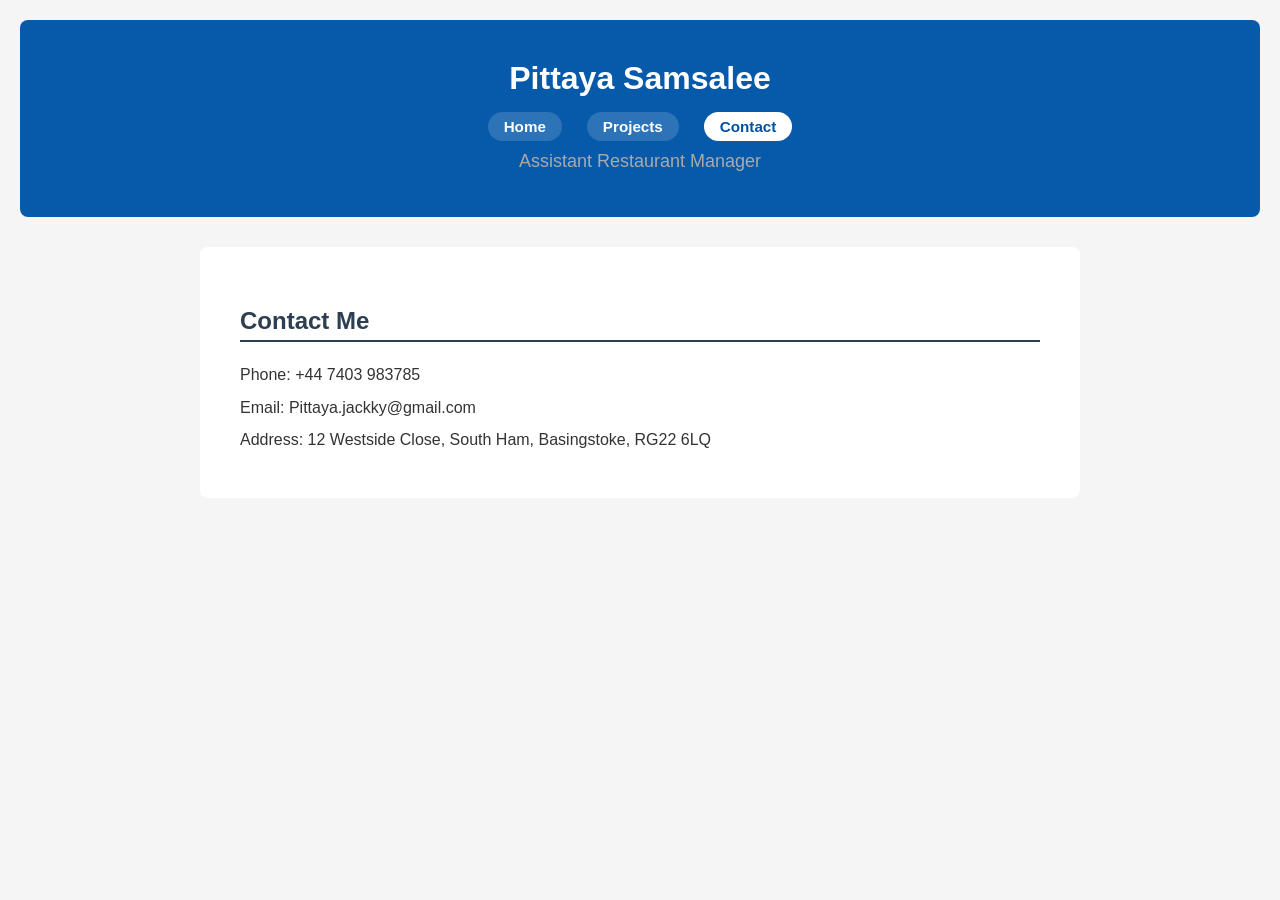
==== contact.html @ dfe82145 "Add files via upload" ====
<!DOCTYPE html>
<html lang="en">
<head>
  <meta charset="UTF-8">
  <meta name="viewport" content="width=device-width, initial-scale=1.0">
  <title>Contact - Pittaya Samsalee</title>
  <!-- ดึงฟอนต์ Prompt แบบเดียวกับหน้าแรก -->
  <link rel="preconnect" href="https://fonts.googleapis.com">
  <link rel="preconnect" href="https://fonts.gstatic.com" crossorigin>
  <link href="https://fonts.googleapis.com/css2?family=Prompt:ital,wght@0,300;0,400;0,600;0,700;1,400&display=swap" rel="stylesheet">
  <link rel="stylesheet" href="style.css">
</head>
<body>

  <header>
    <h1>Pittaya Samsalee</h1>
    <nav class="navbar">
      <!-- หน้าคัดแยกปุ่ม Contact ให้เด่น (active) เพราะเราอยู่หน้านี้ -->
      <a href="index.html" class="nav-link">Home</a>
      <a href="#" class="nav-link">Projects</a>
      <a href="contact.html" class="nav-link active">Contact</a>
    </nav>  
    <p>Assistant Restaurant Manager</p>
  </header>

  <main>
    <!-- หน้านี้มีแค่เซกชันติดต่ออย่างเดียวคลีนๆ เลยครับ -->
    <section>
      <h2>Contact Me</h2>
      <p>Phone: +44 7403 983785</p>
      <p>Email: Pittaya.jackky@gmail.com</p>
      <p>Address: 12 Westside Close, South Ham, Basingstoke, RG22 6LQ</p>
    </section>
  </main>

</body>
</html>
---- style.css ----
body {
  font-family: Arial, sans-serif;
  background-color: #f5f5f5;
  color: #333333;
  margin: 0;
  padding: 20px;
}

h1 {
  color: #2c3e50;
}

h2 {
  color: #2c3e50;
  border-bottom: 2px solid #2c3e50;
  padding-bottom: 5px;
}

h3 {
  color: #555555;
}main {
  max-width: 800px;
  margin: 0 auto;
  background-color: #ffffff;
  padding: 40px;
  border-radius: 8px;
}

header {
  text-align: center;
  margin-bottom: 30px;
}

ssection {
  margin-bottom: 30px;
}

p {  
  line-height: 1.7;  
  margin: 5px 0;
}

header {  
  background-color: #075AAA;  
  color: #ffffff;  
  padding: 40px;  
  border-radius: 8px;  
  margin-bottom: 30px;
}

header h1 {  
  color: #ffffff;  
  margin: 0;
}

header p {  
  color: #aaaaaa;  
  font-size: 18px;  
  margin: 5px 0 0 0;
}
.profile-img {
    display: block;
    margin: 20px auto;       
    width: 180px;            
    height: 180px;           
    object-fit: cover;       
    border-radius: 50%;      
    border: 4px solid #0051a2;
    box-shadow: 0 4px 8px rgba(0, 0, 0, 0.1);
}
.navbar {
    margin: 15px auto 5px auto;
    display: flex;
    justify-content: center;
    gap: 25px;
}

/* สไตล์ของปุ่มลิงก์ */
.nav-link {
    color: #ffffff !important;
    background-color: rgba(255, 255, 255, 0.15);
    text-decoration: none;
    font-size: 0.95rem;
    padding: 6px 16px;
    border-radius: 20px;
    font-weight: bold;
    transition: all 0.3s ease;
}

/* เวลาเมาส์ชี้ หรือปุ่มหน้าปัจจุบัน */
.nav-link:hover, .nav-link.active {
    color: #0051a2 !important;
    background-color: #ffffff;
}
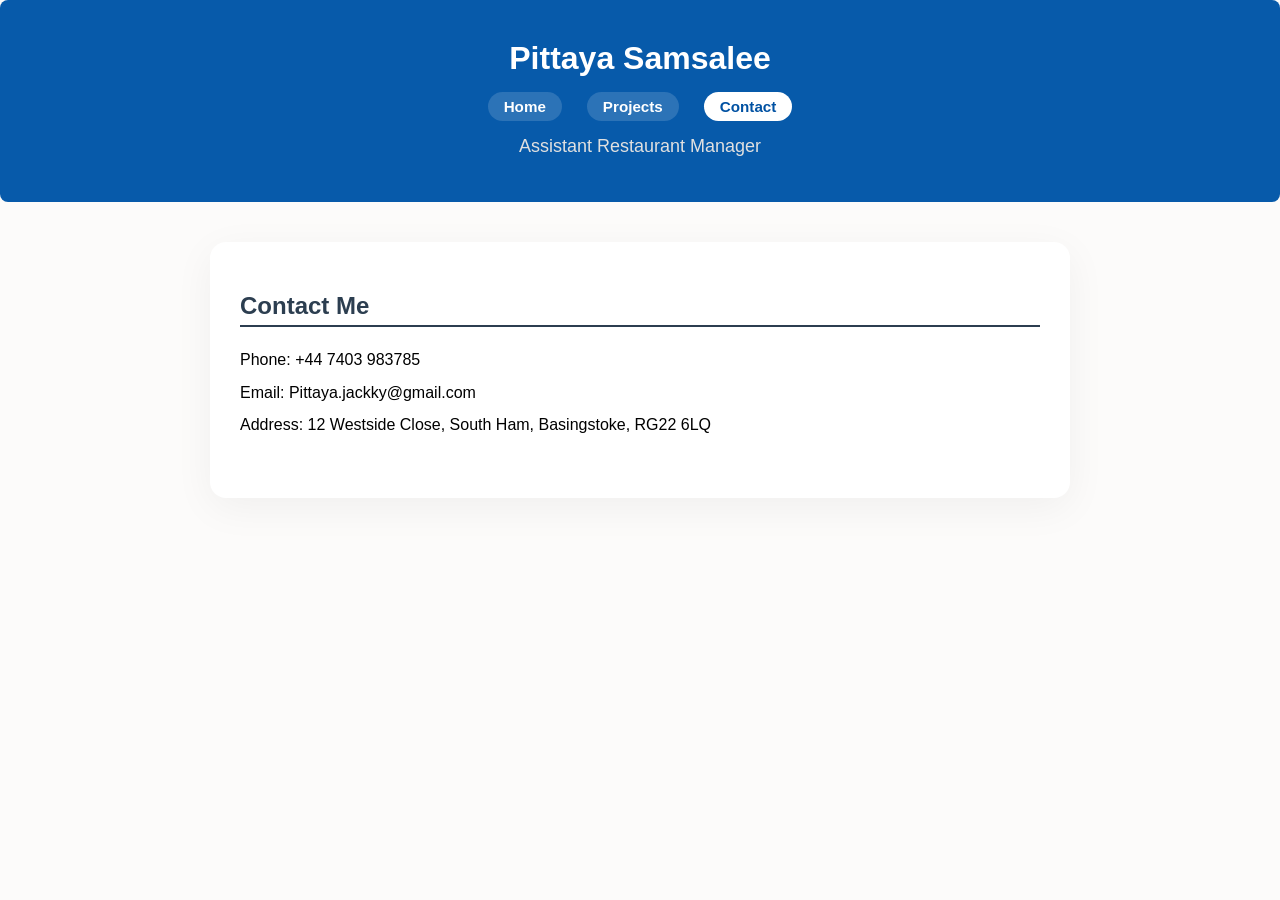
==== commit 3685a6ab: "Add files via upload" ====
--- a/contact.html
+++ b/contact.html
@@ -15,11 +15,10 @@
   <header>
     <h1>Pittaya Samsalee</h1>
     <nav class="navbar">
-      <!-- หน้าคัดแยกปุ่ม Contact ให้เด่น (active) เพราะเราอยู่หน้านี้ -->
       <a href="index.html" class="nav-link">Home</a>
-      <a href="#" class="nav-link">Projects</a>
+      <a href="projects.html" class="nav-link">Projects</a>
       <a href="contact.html" class="nav-link active">Contact</a>
-    </nav>  
+    </nav>
     <p>Assistant Restaurant Manager</p>
   </header>
 
--- a/style.css
+++ b/style.css
@@ -1,73 +1,87 @@
-body {
-  font-family: Arial, sans-serif;
-  background-color: #f5f5f5;
-  color: #333333;
-  margin: 0;
-  padding: 20px;
+/* 1. จัดการฟอนต์และพื้นหลังรอบนอก */
+body, h1, h2, h3, p, a {
+    font-family: 'Prompt', -apple-system, BlinkMacSystemFont, "Segoe UI", sans-serif !important;
 }
 
+body {
+    background-color: #fcfbfa; /* สีขาวนวล Warm Minimal หรูหราสบายตา */
+    margin: 0;
+    padding: 0;
+}
+
+/* 2. จัดการหัวเว็บสีน้ำเงินเด่นสง่า */
+header {  
+    background-color: #075AAA;  
+    color: #ffffff;  
+    padding: 40px;  
+    border-radius: 8px;  
+    margin-bottom: 30px;
+    text-align: center;
+}
+
+header h1 {  
+    color: #ffffff;  
+    margin: 0;
+}
+
+header p {  
+    color: #e0e0e0;  
+    font-size: 18px;  
+    margin: 10px 0 0 0;
+}
+
+/* 3. กล่องเนื้อหาหลัก (ลอยตัวมีมิติ) */
+main {
+    max-width: 800px;
+    margin: 40px auto;
+    padding: 30px;
+    background-color: #ffffff; 
+    border-radius: 16px; 
+    box-shadow: 0 10px 40px rgba(0, 0, 0, 0.05); /* เงาฟุ้งๆ 5% ดูแพง */
+}
+
+/* 4. หัวข้อภายในเนื้อหา */
 h1 {
-  color: #2c3e50;
+    color: #2c3e50;
 }
 
 h2 {
-  color: #2c3e50;
-  border-bottom: 2px solid #2c3e50;
-  padding-bottom: 5px;
+    color: #2c3e50;
+    border-bottom: 2px solid #2c3e50;
+    padding-bottom: 5px;
 }
 
 h3 {
-  color: #555555;
-}main {
-  max-width: 800px;
-  margin: 0 auto;
-  background-color: #ffffff;
-  padding: 40px;
-  border-radius: 8px;
+    color: #555555;
 }
 
-header {
-  text-align: center;
-  margin-bottom: 30px;
-}
-
-ssection {
-  margin-bottom: 30px;
+section {
+    margin-bottom: 30px;
 }
 
 p {  
-  line-height: 1.7;  
-  margin: 5px 0;
+    line-height: 1.7;  
+    margin: 5px 0;
 }
 
-header {  
-  background-color: #075AAA;  
-  color: #ffffff;  
-  padding: 40px;  
-  border-radius: 8px;  
-  margin-bottom: 30px;
+/* 5. รูปโปรไฟล์พร้อมเอฟเฟกต์ซูมเวลาร่อนเมาส์ผ่าน */
+.profile-img {
+    width: 150px;
+    height: 150px;
+    border-radius: 50%;
+    object-fit: cover;
+    display: block;
+    margin: 20px auto;
+    border: 3px solid #0051a2;
+    transition: transform 0.4s cubic-bezier(0.165, 0.84, 0.44, 1);
 }
 
-header h1 {  
-  color: #ffffff;  
-  margin: 0;
+.profile-img:hover {
+    transform: scale(1.08); /* รูปขยายอย่างนุ่มนวล 8% */
+    cursor: pointer;
 }
 
-header p {  
-  color: #aaaaaa;  
-  font-size: 18px;  
-  margin: 5px 0 0 0;
-}
-.profile-img {
-    display: block;
-    margin: 20px auto;       
-    width: 180px;            
-    height: 180px;           
-    object-fit: cover;       
-    border-radius: 50%;      
-    border: 4px solid #0051a2;
-    box-shadow: 0 4px 8px rgba(0, 0, 0, 0.1);
-}
+/* 6. แถบเมนูนำทาง (Navbar) */
 .navbar {
     margin: 15px auto 5px auto;
     display: flex;
@@ -75,7 +89,6 @@
     gap: 25px;
 }
 
-/* สไตล์ของปุ่มลิงก์ */
 .nav-link {
     color: #ffffff !important;
     background-color: rgba(255, 255, 255, 0.15);
@@ -87,7 +100,6 @@
     transition: all 0.3s ease;
 }
 
-/* เวลาเมาส์ชี้ หรือปุ่มหน้าปัจจุบัน */
 .nav-link:hover, .nav-link.active {
     color: #0051a2 !important;
     background-color: #ffffff;
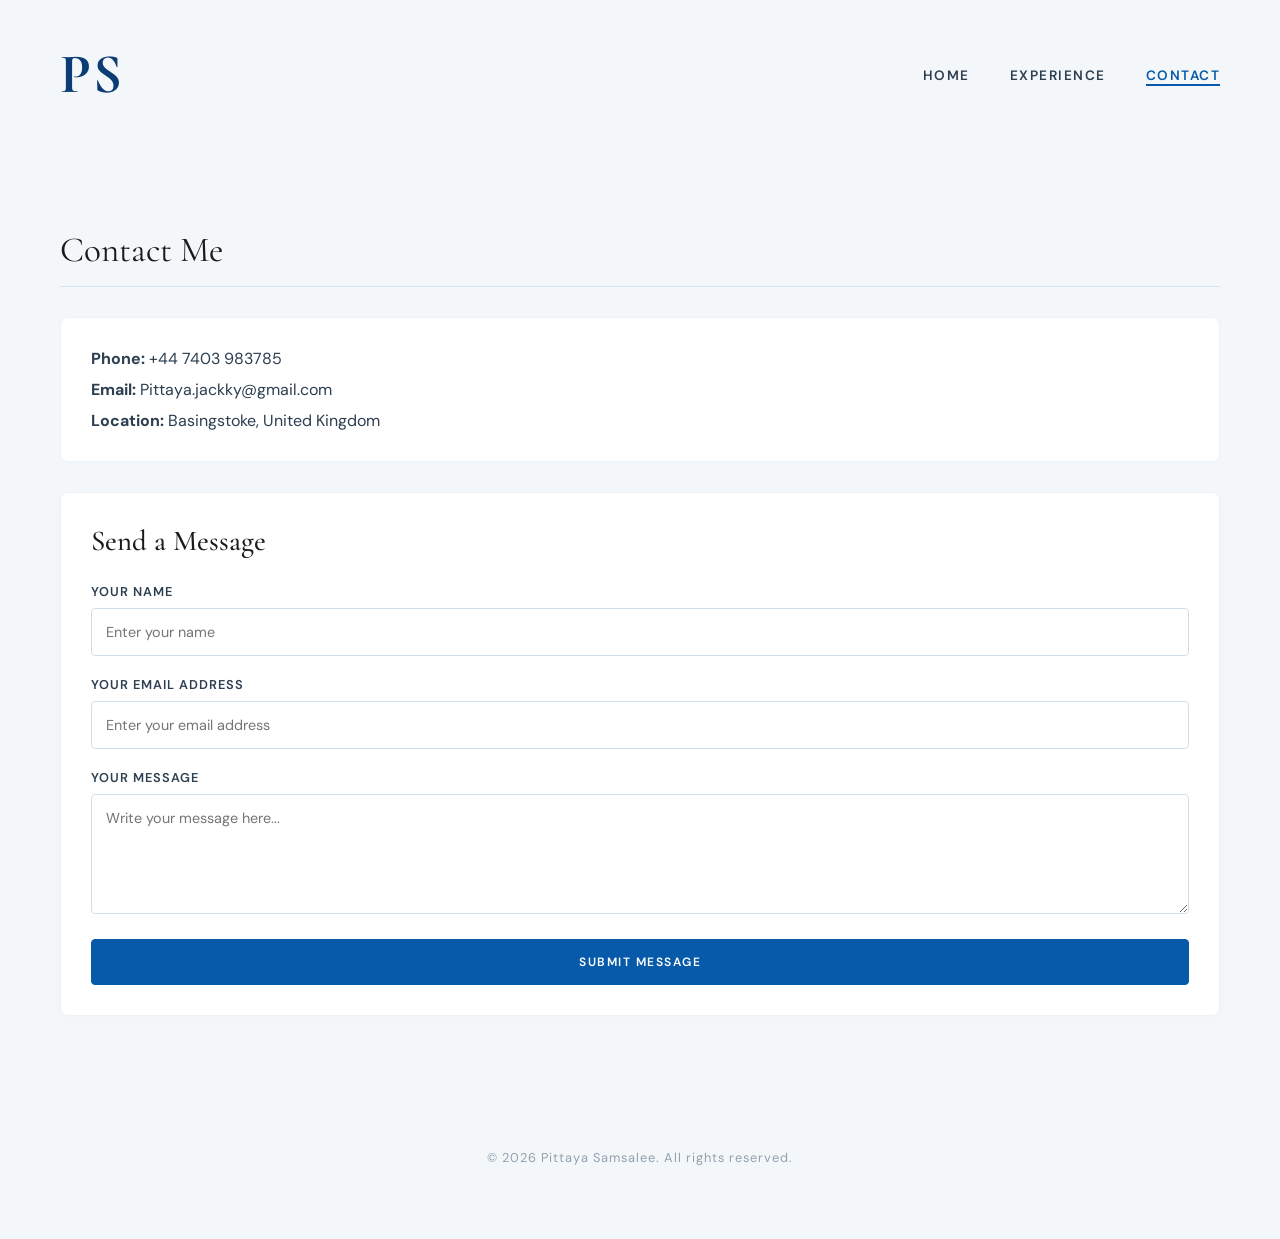
==== commit ea216a51: "Add files via upload" ====
--- a/contact.html
+++ b/contact.html
@@ -1,36 +1,68 @@
 <!DOCTYPE html>
 <html lang="en">
 <head>
-  <meta charset="UTF-8">
-  <meta name="viewport" content="width=device-width, initial-scale=1.0">
-  <title>Contact - Pittaya Samsalee</title>
-  <!-- ดึงฟอนต์ Prompt แบบเดียวกับหน้าแรก -->
+  <meta charset="UTF-8" />
+  <meta name="viewport" content="width=device-width, initial-scale=1.0" />
+  <title>Contact Me — Pittaya Samsalee</title>
   <link rel="preconnect" href="https://fonts.googleapis.com">
   <link rel="preconnect" href="https://fonts.gstatic.com" crossorigin>
-  <link href="https://fonts.googleapis.com/css2?family=Prompt:ital,wght@0,300;0,400;0,600;0,700;1,400&display=swap" rel="stylesheet">
-  <link rel="stylesheet" href="style.css">
+  <link href="https://fonts.googleapis.com/css2?family=Cormorant+Garamond:wght@300;400;500;600&family=DM+Sans:wght@300;400;500&display=swap" rel="stylesheet" />
+  <link rel="stylesheet" href="style.css" />
+  <style>
+    /* เขียนสไตล์ฟอร์มเพิ่มเติมให้ออกมาหรูหราเข้ากับธีมหลัก */
+    .form-group { margin-bottom: 20px; text-align: left; }
+    .form-group label { display: block; font-size: 0.8rem; font-weight: 600; letter-spacing: 1px; margin-bottom: 8px; color: #2C3E50; }
+    .form-control { width: 100%; padding: 14px; border: 1px solid #D1DFEC; border-radius: 4px; background-color: #FFFFFF; font-family: 'DM Sans', sans-serif; font-size: 0.9rem; box-sizing: border-box; transition: all 0.3s ease; }
+    .form-control:focus { outline: none; border-color: #075AAA; background-color: #FAF8F5; }
+    .contact-container { display: flex; gap: 5px; flex-direction: column; }
+    .contact-info-card { background: #FFFFFF; padding: 30px; border-radius: 8px; border: 1px solid #EBF3F9; margin-bottom: 30px; }
+  </style>
 </head>
 <body>
 
-  <header>
-    <h1>Pittaya Samsalee</h1>
-    <nav class="navbar">
-      <a href="index.html" class="nav-link">Home</a>
-      <a href="projects.html" class="nav-link">Projects</a>
-      <a href="contact.html" class="nav-link active">Contact</a>
-    </nav>
-    <p>Assistant Restaurant Manager</p>
-  </header>
+  <nav class="navbar">
+    <div class="nav-logo">PS</div>
+    <ul class="nav-links">
+      <li><a href="index.html" class="nav-link">HOME</a></li>
+      <li><a href="projects.html" class="nav-link">EXPERIENCE</a></li>
+      <li><a href="contact.html" class="nav-link active">CONTACT</a></li>
+    </ul>
+  </nav>
 
   <main>
-    <!-- หน้านี้มีแค่เซกชันติดต่ออย่างเดียวคลีนๆ เลยครับ -->
-    <section>
-      <h2>Contact Me</h2>
-      <p>Phone: +44 7403 983785</p>
-      <p>Email: Pittaya.jackky@gmail.com</p>
-      <p>Address: 12 Westside Close, South Ham, Basingstoke, RG22 6LQ</p>
-    </section>
+    <h2>Contact Me</h2>
+    
+    <div class="contact-info-card">
+  <p style="margin: 0 0 10px 0;"><strong>Phone:</strong> +44 7403 983785</p>
+  <p style="margin: 0 0 10px 0;"><strong>Email:</strong> Pittaya.jackky@gmail.com</p>
+  <p style="margin: 0;"><strong>Location:</strong> Basingstoke, United Kingdom</p>
+</div>
+
+      <div class="skill-card" style="margin-bottom: 60px;">
+        <h3 style="margin-top: 0; margin-bottom: 25px; font-size: 1.8rem;">Send a Message</h3>
+        <form>
+          <div class="form-group">
+            <label for="name">YOUR NAME</label>
+            <input type="text" id="name" class="form-control" placeholder="Enter your name">
+          </div>
+          <div class="form-group">
+            <label for="email">YOUR EMAIL ADDRESS</label>
+            <input type="email" id="email" class="form-control" placeholder="Enter your email address">
+          </div>
+          <div class="form-group">
+            <label for="message">YOUR MESSAGE</label>
+            <textarea id="message" class="form-control" rows="5" placeholder="Write your message here..."></textarea>
+          </div>
+          <button type="submit" class="btn btn-primary" style="width: 100%; cursor: pointer;">SUBMIT MESSAGE</button>
+        </form>
+      </div>
+    </div>
   </main>
 
+  <footer class="footer">
+    <p>© 2026 Pittaya Samsalee. All rights reserved.</p>
+  </footer>
+
+  <script src="script.js"></script>
 </body>
 </html>
--- a/style.css
+++ b/style.css
@@ -1,106 +1,281 @@
-/* 1. จัดการฟอนต์และพื้นหลังรอบนอก */
-body, h1, h2, h3, p, a {
-    font-family: 'Prompt', -apple-system, BlinkMacSystemFont, "Segoe UI", sans-serif !important;
-}
-
+/* ==========================================================================
+   1. จัดการพื้นฐานและธีมสี (Warm Minimal + Luxury Navy)
+   ========================================================================== */
 body {
-    background-color: #fcfbfa; /* สีขาวนวล Warm Minimal หรูหราสบายตา */
+    background-color: #F4F7F9; /* สีพื้นหลังขาวอมฟ้าละมุนตา */
     margin: 0;
     padding: 0;
-}
-
-/* 2. จัดการหัวเว็บสีน้ำเงินเด่นสง่า */
-header {  
-    background-color: #075AAA;  
-    color: #ffffff;  
-    padding: 40px;  
-    border-radius: 8px;  
+    color: #2C3E50;
+    font-family: 'DM Sans', sans-serif;
+    -webkit-font-smoothing: antialiased;
+}
+
+/* ==========================================================================
+   2. แถบนำทาง (NAV BAR) - โลโก้ PS ตัวใหญ่ คมชัด สีกรมท่าเข้ม
+   ========================================================================== */
+.navbar {
+    display: flex;
+    justify-content: space-between;
+    align-items: center;
+    padding: 40px 60px;
+    background-color: transparent;
+}
+
+.nav-logo {
+    font-family: 'Cormorant Garamond', serif;
+    font-size: 3.5rem !important; /* ขนาดใหญ่เด่นชัดสง่างาม */
+    font-weight: 700 !important; /* ตัวหนาชัดเจน */
+    color: #0B3C73 !important; /* สีกรมท่าเข้มทรงพลัง */
+    letter-spacing: 2px;
+}
+
+.nav-links {
+    list-style: none;
+    display: flex;
+    gap: 40px;
+    margin: 0;
+    padding: 0;
+}
+
+.nav-link {
+    text-decoration: none;
+    color: #2C3E50 !important;
+    font-size: 0.85rem;
+    font-weight: 600;
+    letter-spacing: 1.5px;
+    transition: all 0.3s ease;
+}
+
+.nav-link:hover, .nav-link.active {
+    color: #075AAA !important;
+    border-bottom: 2px solid #075AAA;
+}
+
+/* ==========================================================================
+   3. เลย์เอาต์หน้าหลัก (MAIN STRUCTURE)
+   ========================================================================== */
+main {
+    max-width: 1200px;
+    margin: 0 auto;
+    padding: 0 60px;
+    animation: fadeInPage 0.8s cubic-bezier(0.25, 1, 0.5, 1) forwards;
+}
+
+@keyframes fadeInPage {
+    from { opacity: 0; transform: translateY(20px); }
+    to { opacity: 1; transform: translateY(0); }
+}
+
+/* ==========================================================================
+   4. HERO SECTION - การจัดวางและโทนสีชื่อ (ลักชูเสมอกัน)
+   ========================================================================== */
+.hero-section {
+    display: flex;
+    align-items: center;
+    justify-content: space-between;
+    min-height: 70vh;
+    gap: 40px;
+    padding: 40px 0;
+}
+
+.hero-content {
+    flex: 1;
+    max-width: 600px;
+}
+
+.hero-label {
+    font-size: 0.8rem;
+    text-transform: uppercase;
+    letter-spacing: 2px;
+    color: #075AAA;
+    font-weight: 500;
+    margin-bottom: 20px;
+}
+
+/* ปรับให้ชื่อและนามสกุลเป็นสีกรมท่าเข้มเสมอกัน สวยแพงแบบเรียบหรู */
+.hero-name {
+    font-family: 'Cormorant Garamond', serif;
+    font-size: 5rem;
+    font-weight: 400;
+    color: #0B3C73 !important; /* สีชื่อเข้มหรูหรา */
+    line-height: 0.95;
+    margin: 0 0 25px 0;
+}
+
+.hero-name .last-name {
+    color: #0B3C73 !important; /* สีนามสกุลเข้มเสมอกันตามใจสั่ง ไม่แตกแยก */
+    font-weight: 400;
+}
+
+.hero-tagline {
+    font-size: 0.85rem;
+    font-weight: 600;
+    letter-spacing: 1.5px;
+    color: #2C3E50;
+    margin-bottom: 25px;
+    text-transform: uppercase;
+}
+
+.hero-desc {
+    font-size: 0.95rem;
+    line-height: 1.7;
+    color: #5A6B7C;
+    margin-bottom: 40px;
+}
+
+/* ปุ่มกดมินิมอล */
+.hero-cta {
+    display: flex;
+    gap: 15px;
+}
+
+.btn {
+    display: inline-block;
+    padding: 14px 30px;
+    font-size: 0.75rem;
+    font-weight: 600;
+    letter-spacing: 1.5px;
+    text-decoration: none;
+    border-radius: 4px;
+    transition: all 0.3s ease;
+    font-family: 'DM Sans', sans-serif;
+}
+
+.btn-primary {
+    background-color: #075AAA;
+    color: #FFFFFF !important;
+    border: 1px solid #075AAA;
+}
+
+.btn-primary:hover {
+    background-color: #054482;
+    border-color: #054482;
+}
+
+.btn-outline {
+    background-color: transparent;
+    color: #075AAA !important;
+    border: 1px solid #D1DFEC;
+}
+
+.btn-outline:hover {
+    background-color: #E6EEF5;
+    border-color: #075AAA;
+}
+
+/* ==========================================================================
+   5. วงกลมกราฟิกและรูปภาพโปรไฟล์ (แก้ปัญหาผมโดนตัดขอบ)
+   ========================================================================== */
+.hero-visual {
+    flex: 1;
+    display: flex;
+    justify-content: flex-end;
+    align-items: center;
+}
+
+.hero-circle-outer {
+    width: 380px;
+    height: 380px;
+    border-radius: 50%;
+    border: 1px dashed #CDDBE8;
+    display: flex;
+    justify-content: center;
+    align-items: center;
+}
+
+.hero-circle {
+    width: 340px;
+    height: 340px;
+    border-radius: 50%;
+    background: linear-gradient(145deg, #EBF3F9, #D4E4F1);
+    display: flex;
+    justify-content: center;
+    align-items: center;
+    overflow: hidden; /* ตัดขอบให้เป็นวงกลมเนียน ๆ */
+    box-shadow: inset 0 0 20px rgba(255,255,255,0.6);
+}
+
+.hero-profile-img {
+    width: 100%;
+    height: 100%;
+    object-fit: cover;
+    object-position: center 15%; /* สั่งขยับโฟกัสลงมาเพื่อโชว์ทรงผมครบถ้วน ไม่โดนตัดหัวแล้วครับแจ๊ค! */
+    transition: transform 0.4s ease;
+}
+
+.hero-profile-img:hover {
+    transform: scale(1.05);
+    cursor: pointer;
+}
+
+/* ==========================================================================
+   6. ส่วนเนื้อหาข้อมูลด้านล่าง (TIMELINE / SKILLS / GOALS)
+   ========================================================================== */
+h2 {
+    font-family: 'Cormorant Garamond', serif;
+    font-size: 2.2rem;
+    color: #1A1A1A;
+    font-weight: 400;
+    margin-top: 80px;
     margin-bottom: 30px;
+    border-bottom: 1px solid #D4E4F1;
+    padding-bottom: 15px;
+}
+
+.skills-grid, .goals-grid {
+    display: flex;
+    flex-direction: column;
+    gap: 20px;
+}
+
+.skill-card, .goal-card {
+    background-color: #FFFFFF;
+    padding: 30px;
+    border-radius: 8px;
+    box-shadow: 0 4px 20px rgba(7, 90, 170, 0.01);
+    border: 1px solid #EBF3F9;
+    transition: all 0.3s ease;
+}
+
+.skill-card:hover, .goal-card:hover {
+    transform: translateY(-2px);
+    border-color: #075AAA;
+}
+
+.timeline-date, .goal-number {
+    font-size: 0.75rem;
+    font-weight: 600;
+    color: #075AAA;
+    letter-spacing: 1px;
+}
+
+.skill-card h3, .goal-card h3 {
+    font-family: 'Cormorant Garamond', serif;
+    font-size: 1.5rem;
+    font-weight: 500;
+    margin: 10px 0 5px 0;
+    color: #1A1A1A;
+}
+
+.company-name {
+    font-size: 0.85rem;
+    font-weight: 500;
+    color: #5A6B7C;
+    margin: 0 0 15px 0;
+}
+
+.skill-card p, .goal-card p {
+    font-size: 0.9rem;
+    line-height: 1.6;
+    color: #666666;
+    margin: 0;
+}
+
+/* ส่วนท้ายเว็บ */
+.footer {
     text-align: center;
-}
-
-header h1 {  
-    color: #ffffff;  
-    margin: 0;
-}
-
-header p {  
-    color: #e0e0e0;  
-    font-size: 18px;  
-    margin: 10px 0 0 0;
-}
-
-/* 3. กล่องเนื้อหาหลัก (ลอยตัวมีมิติ) */
-main {
-    max-width: 800px;
-    margin: 40px auto;
-    padding: 30px;
-    background-color: #ffffff; 
-    border-radius: 16px; 
-    box-shadow: 0 10px 40px rgba(0, 0, 0, 0.05); /* เงาฟุ้งๆ 5% ดูแพง */
-}
-
-/* 4. หัวข้อภายในเนื้อหา */
-h1 {
-    color: #2c3e50;
-}
-
-h2 {
-    color: #2c3e50;
-    border-bottom: 2px solid #2c3e50;
-    padding-bottom: 5px;
-}
-
-h3 {
-    color: #555555;
-}
-
-section {
-    margin-bottom: 30px;
-}
-
-p {  
-    line-height: 1.7;  
-    margin: 5px 0;
-}
-
-/* 5. รูปโปรไฟล์พร้อมเอฟเฟกต์ซูมเวลาร่อนเมาส์ผ่าน */
-.profile-img {
-    width: 150px;
-    height: 150px;
-    border-radius: 50%;
-    object-fit: cover;
-    display: block;
-    margin: 20px auto;
-    border: 3px solid #0051a2;
-    transition: transform 0.4s cubic-bezier(0.165, 0.84, 0.44, 1);
-}
-
-.profile-img:hover {
-    transform: scale(1.08); /* รูปขยายอย่างนุ่มนวล 8% */
-    cursor: pointer;
-}
-
-/* 6. แถบเมนูนำทาง (Navbar) */
-.navbar {
-    margin: 15px auto 5px auto;
-    display: flex;
-    justify-content: center;
-    gap: 25px;
-}
-
-.nav-link {
-    color: #ffffff !important;
-    background-color: rgba(255, 255, 255, 0.15);
-    text-decoration: none;
-    font-size: 0.95rem;
-    padding: 6px 16px;
-    border-radius: 20px;
-    font-weight: bold;
-    transition: all 0.3s ease;
-}
-
-.nav-link:hover, .nav-link.active {
-    color: #0051a2 !important;
-    background-color: #ffffff;
+    padding: 60px 0;
+    font-size: 0.8rem;
+    color: #91A1B0;
+    letter-spacing: 1px;
 }
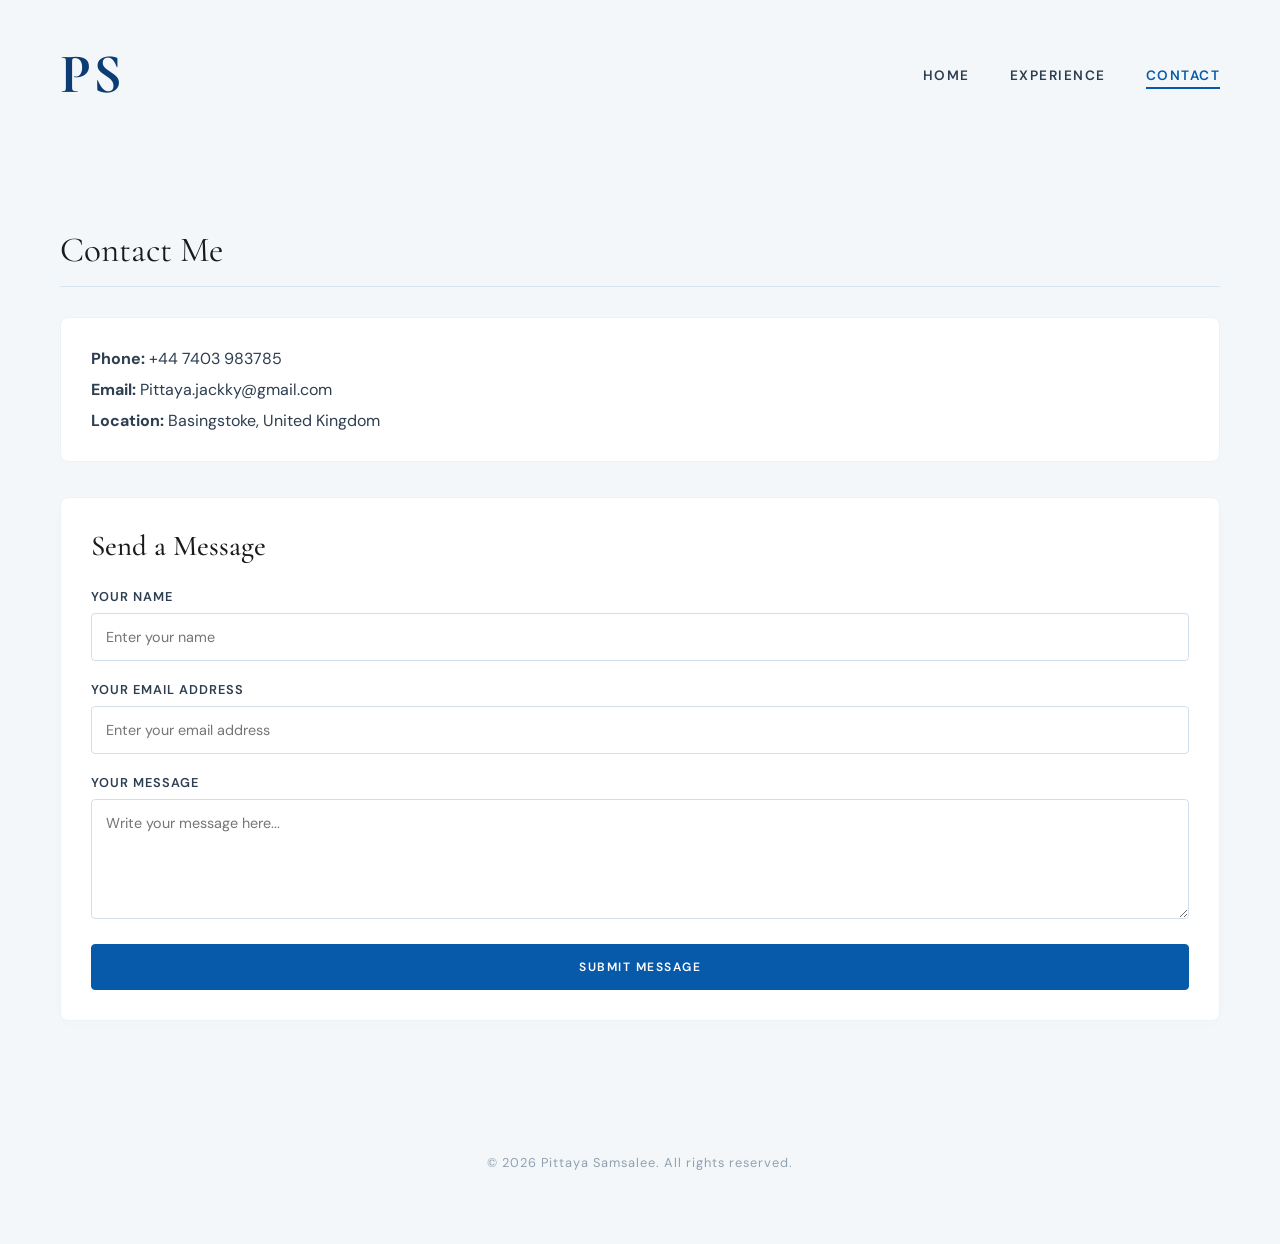
==== commit 5fc59042: "Add files via upload" ====
--- a/contact.html
+++ b/contact.html
@@ -9,7 +9,7 @@
   <link href="https://fonts.googleapis.com/css2?family=Cormorant+Garamond:wght@300;400;500;600&family=DM+Sans:wght@300;400;500&display=swap" rel="stylesheet" />
   <link rel="stylesheet" href="style.css" />
   <style>
-    /* เขียนสไตล์ฟอร์มเพิ่มเติมให้ออกมาหรูหราเข้ากับธีมหลัก */
+    /* Custom form spacing and layout styling for luxury theme consistency */
     .form-group { margin-bottom: 20px; text-align: left; }
     .form-group label { display: block; font-size: 0.8rem; font-weight: 600; letter-spacing: 1px; margin-bottom: 8px; color: #2C3E50; }
     .form-control { width: 100%; padding: 14px; border: 1px solid #D1DFEC; border-radius: 4px; background-color: #FFFFFF; font-family: 'DM Sans', sans-serif; font-size: 0.9rem; box-sizing: border-box; transition: all 0.3s ease; }
@@ -20,6 +20,7 @@
 </head>
 <body>
 
+  <!-- NAVIGATION BAR -->
   <nav class="navbar">
     <div class="nav-logo">PS</div>
     <ul class="nav-links">
@@ -32,12 +33,15 @@
   <main>
     <h2>Contact Me</h2>
     
-    <div class="contact-info-card">
-  <p style="margin: 0 0 10px 0;"><strong>Phone:</strong> +44 7403 983785</p>
-  <p style="margin: 0 0 10px 0;"><strong>Email:</strong> Pittaya.jackky@gmail.com</p>
-  <p style="margin: 0;"><strong>Location:</strong> Basingstoke, United Kingdom</p>
-</div>
+    <div class="contact-container">
+      <!-- Contact Information Card -->
+      <div class="contact-info-card">
+        <p style="margin: 0 0 10px 0;"><strong>Phone:</strong> +44 7403 983785</p>
+        <p style="margin: 0 0 10px 0;"><strong>Email:</strong> Pittaya.jackky@gmail.com</p>
+        <p style="margin: 0;"><strong>Location:</strong> Basingstoke, United Kingdom</p>
+      </div>
 
+      <!-- Interactive Contact Form -->
       <div class="skill-card" style="margin-bottom: 60px;">
         <h3 style="margin-top: 0; margin-bottom: 25px; font-size: 1.8rem;">Send a Message</h3>
         <form>
--- a/style.css
+++ b/style.css
@@ -1,8 +1,8 @@
 /* ==========================================================================
-   1. จัดการพื้นฐานและธีมสี (Warm Minimal + Luxury Navy)
+   1. BASE STYLES & CORE THEME (Warm Minimal + Luxury Navy)
    ========================================================================== */
 body {
-    background-color: #F4F7F9; /* สีพื้นหลังขาวอมฟ้าละมุนตา */
+    background-color: #F4F7F9;
     margin: 0;
     padding: 0;
     color: #2C3E50;
@@ -11,7 +11,7 @@
 }
 
 /* ==========================================================================
-   2. แถบนำทาง (NAV BAR) - โลโก้ PS ตัวใหญ่ คมชัด สีกรมท่าเข้ม
+   2. NAVIGATION BAR (NAV BAR)
    ========================================================================== */
 .navbar {
     display: flex;
@@ -23,9 +23,9 @@
 
 .nav-logo {
     font-family: 'Cormorant Garamond', serif;
-    font-size: 3.5rem !important; /* ขนาดใหญ่เด่นชัดสง่างาม */
-    font-weight: 700 !important; /* ตัวหนาชัดเจน */
-    color: #0B3C73 !important; /* สีกรมท่าเข้มทรงพลัง */
+    font-size: 3.5rem !important; 
+    font-weight: 700 !important; 
+    color: #0B3C73 !important; 
     letter-spacing: 2px;
 }
 
@@ -43,16 +43,35 @@
     font-size: 0.85rem;
     font-weight: 600;
     letter-spacing: 1.5px;
+    position: relative;
     transition: all 0.3s ease;
+}
+
+/* Elegant Animated Underline for Navigation Links */
+.nav-link::after {
+    content: '';
+    position: absolute;
+    width: 100%;
+    transform: scaleX(0);
+    height: 2px;
+    bottom: -5px;
+    left: 0;
+    background-color: #075AAA;
+    transform-origin: bottom right;
+    transition: transform 0.3s ease-out;
+}
+
+.nav-link:hover::after, .nav-link.active::after {
+    transform: scaleX(1);
+    transform-origin: bottom left;
 }
 
 .nav-link:hover, .nav-link.active {
     color: #075AAA !important;
-    border-bottom: 2px solid #075AAA;
-}
-
-/* ==========================================================================
-   3. เลย์เอาต์หน้าหลัก (MAIN STRUCTURE)
+}
+
+/* ==========================================================================
+   3. MAIN STRUCTURE
    ========================================================================== */
 main {
     max-width: 1200px;
@@ -67,7 +86,7 @@
 }
 
 /* ==========================================================================
-   4. HERO SECTION - การจัดวางและโทนสีชื่อ (ลักชูเสมอกัน)
+   4. HERO SECTION
    ========================================================================== */
 .hero-section {
     display: flex;
@@ -92,18 +111,17 @@
     margin-bottom: 20px;
 }
 
-/* ปรับให้ชื่อและนามสกุลเป็นสีกรมท่าเข้มเสมอกัน สวยแพงแบบเรียบหรู */
 .hero-name {
     font-family: 'Cormorant Garamond', serif;
     font-size: 5rem;
     font-weight: 400;
-    color: #0B3C73 !important; /* สีชื่อเข้มหรูหรา */
+    color: #0B3C73 !important; 
     line-height: 0.95;
     margin: 0 0 25px 0;
 }
 
 .hero-name .last-name {
-    color: #0B3C73 !important; /* สีนามสกุลเข้มเสมอกันตามใจสั่ง ไม่แตกแยก */
+    color: #0B3C73 !important; 
     font-weight: 400;
 }
 
@@ -123,7 +141,6 @@
     margin-bottom: 40px;
 }
 
-/* ปุ่มกดมินิมอล */
 .hero-cta {
     display: flex;
     gap: 15px;
@@ -137,8 +154,12 @@
     letter-spacing: 1.5px;
     text-decoration: none;
     border-radius: 4px;
-    transition: all 0.3s ease;
     font-family: 'DM Sans', sans-serif;
+    transition: all 0.3s cubic-bezier(0.25, 1, 0.5, 1) !important;
+}
+
+.btn:hover {
+    transform: translateY(-3px) !important; 
 }
 
 .btn-primary {
@@ -150,6 +171,7 @@
 .btn-primary:hover {
     background-color: #054482;
     border-color: #054482;
+    box-shadow: 0 8px 20px rgba(7, 90, 170, 0.15) !important;
 }
 
 .btn-outline {
@@ -164,7 +186,7 @@
 }
 
 /* ==========================================================================
-   5. วงกลมกราฟิกและรูปภาพโปรไฟล์ (แก้ปัญหาผมโดนตัดขอบ)
+   5. INTERACTIVE PROFILE VISUALS & ROTATING ANIMATION
    ========================================================================== */
 .hero-visual {
     flex: 1;
@@ -173,16 +195,25 @@
     align-items: center;
 }
 
+/* Clockwise Rotation for Outer Dashed Border */
 .hero-circle-outer {
     width: 380px;
     height: 380px;
     border-radius: 50%;
-    border: 1px dashed #CDDBE8;
+    border: 1.5px dashed #075AAA; 
     display: flex;
     justify-content: center;
     align-items: center;
-}
-
+    position: relative;
+    animation: luxuryRotate 25s linear infinite; 
+}
+
+@keyframes luxuryRotate {
+    from { transform: rotate(0deg); }
+    to { transform: rotate(360deg); }
+}
+
+/* Counter-Clockwise Rotation to keep the Profile Image Perfectly Static */
 .hero-circle {
     width: 340px;
     height: 340px;
@@ -191,16 +222,22 @@
     display: flex;
     justify-content: center;
     align-items: center;
-    overflow: hidden; /* ตัดขอบให้เป็นวงกลมเนียน ๆ */
+    overflow: hidden; 
     box-shadow: inset 0 0 20px rgba(255,255,255,0.6);
+    animation: counterRotate 25s linear infinite; 
+}
+
+@keyframes counterRotate {
+    from { transform: rotate(0deg); }
+    to { transform: rotate(-360deg); }
 }
 
 .hero-profile-img {
     width: 100%;
     height: 100%;
     object-fit: cover;
-    object-position: center 15%; /* สั่งขยับโฟกัสลงมาเพื่อโชว์ทรงผมครบถ้วน ไม่โดนตัดหัวแล้วครับแจ๊ค! */
-    transition: transform 0.4s ease;
+    object-position: center 15%; 
+    transition: transform 0.4s cubic-bezier(0.25, 1, 0.5, 1);
 }
 
 .hero-profile-img:hover {
@@ -209,7 +246,7 @@
 }
 
 /* ==========================================================================
-   6. ส่วนเนื้อหาข้อมูลด้านล่าง (TIMELINE / SKILLS / GOALS)
+   6. CONTENT CARDS (TIMELINE / SKILLS / GOALS)
    ========================================================================== */
 h2 {
     font-family: 'Cormorant Garamond', serif;
@@ -234,11 +271,12 @@
     border-radius: 8px;
     box-shadow: 0 4px 20px rgba(7, 90, 170, 0.01);
     border: 1px solid #EBF3F9;
-    transition: all 0.3s ease;
+    transition: all 0.4s cubic-bezier(0.25, 1, 0.5, 1) !important;
 }
 
 .skill-card:hover, .goal-card:hover {
-    transform: translateY(-2px);
+    transform: translateY(-5px) !important; 
+    box-shadow: 0 10px 25px rgba(7, 90, 170, 0.05) !important;
     border-color: #075AAA;
 }
 
@@ -271,7 +309,9 @@
     margin: 0;
 }
 
-/* ส่วนท้ายเว็บ */
+/* ==========================================================================
+   7. FOOTER STYLES
+   ========================================================================== */
 .footer {
     text-align: center;
     padding: 60px 0;
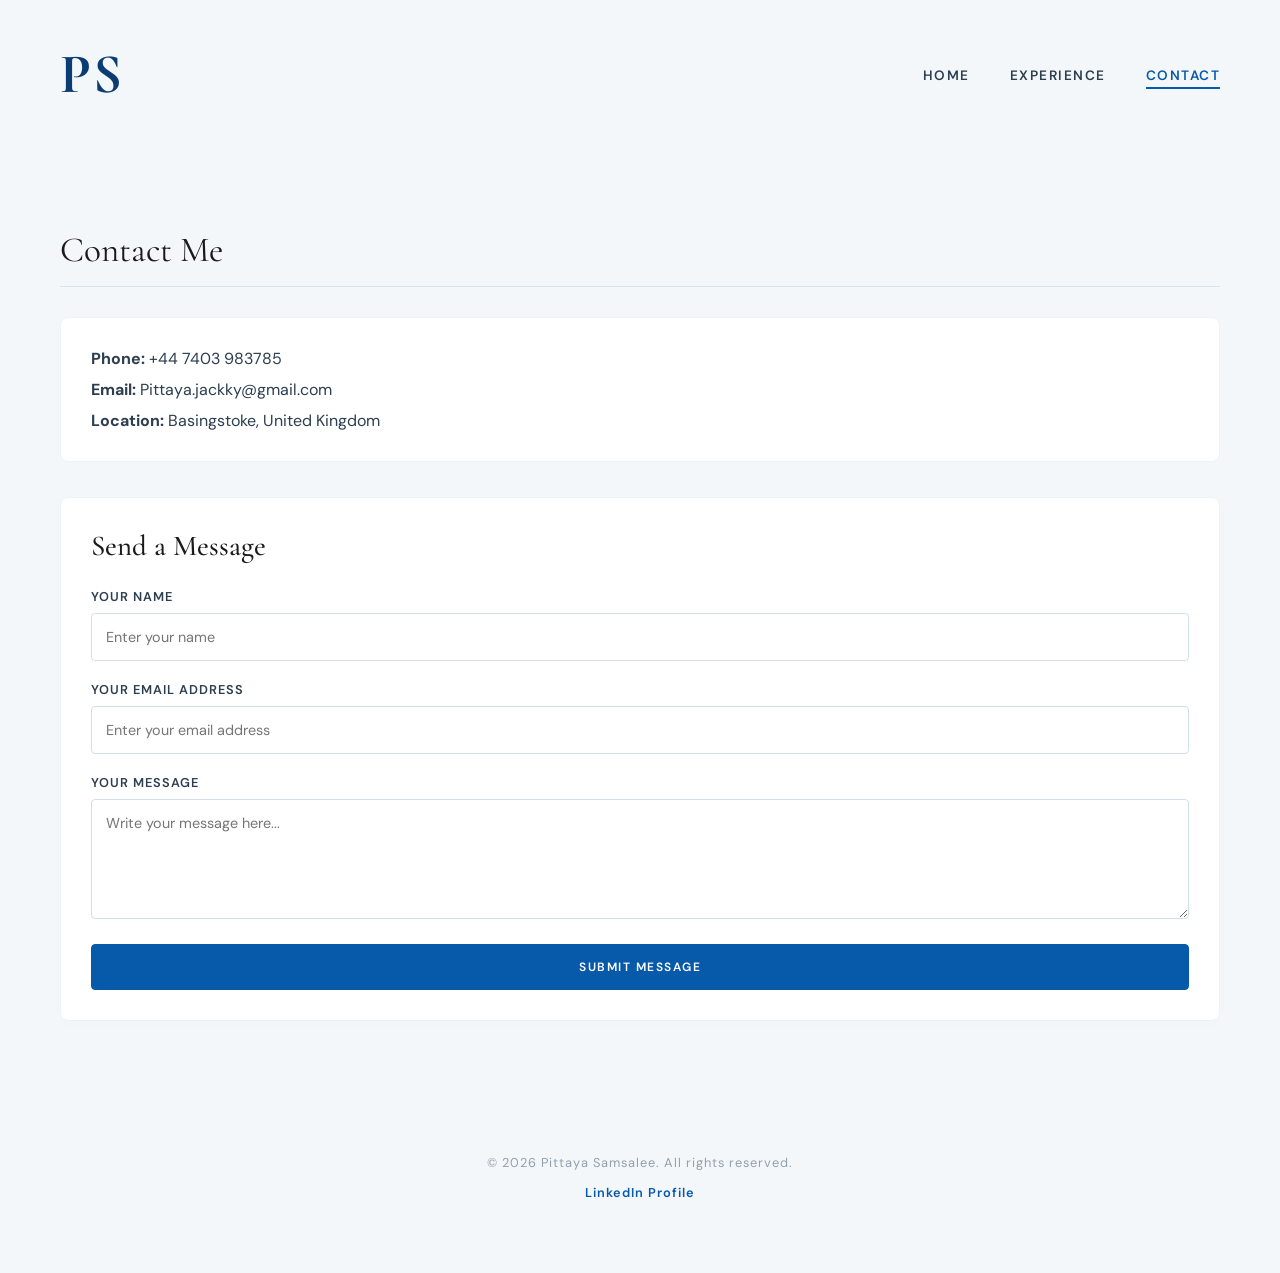
==== commit 420d0db5: "Add files via upload" ====
--- a/contact.html
+++ b/contact.html
@@ -9,7 +9,6 @@
   <link href="https://fonts.googleapis.com/css2?family=Cormorant+Garamond:wght@300;400;500;600&family=DM+Sans:wght@300;400;500&display=swap" rel="stylesheet" />
   <link rel="stylesheet" href="style.css" />
   <style>
-    /* Custom form spacing and layout styling for luxury theme consistency */
     .form-group { margin-bottom: 20px; text-align: left; }
     .form-group label { display: block; font-size: 0.8rem; font-weight: 600; letter-spacing: 1px; margin-bottom: 8px; color: #2C3E50; }
     .form-control { width: 100%; padding: 14px; border: 1px solid #D1DFEC; border-radius: 4px; background-color: #FFFFFF; font-family: 'DM Sans', sans-serif; font-size: 0.9rem; box-sizing: border-box; transition: all 0.3s ease; }
@@ -20,7 +19,6 @@
 </head>
 <body>
 
-  <!-- NAVIGATION BAR -->
   <nav class="navbar">
     <div class="nav-logo">PS</div>
     <ul class="nav-links">
@@ -28,23 +26,22 @@
       <li><a href="projects.html" class="nav-link">EXPERIENCE</a></li>
       <li><a href="contact.html" class="nav-link active">CONTACT</a></li>
     </ul>
+    <button class="hamburger" id="hamburger">&#9776;</button>
   </nav>
 
   <main>
     <h2>Contact Me</h2>
     
     <div class="contact-container">
-      <!-- Contact Information Card -->
       <div class="contact-info-card">
         <p style="margin: 0 0 10px 0;"><strong>Phone:</strong> +44 7403 983785</p>
         <p style="margin: 0 0 10px 0;"><strong>Email:</strong> Pittaya.jackky@gmail.com</p>
         <p style="margin: 0;"><strong>Location:</strong> Basingstoke, United Kingdom</p>
       </div>
 
-      <!-- Interactive Contact Form -->
       <div class="skill-card" style="margin-bottom: 60px;">
         <h3 style="margin-top: 0; margin-bottom: 25px; font-size: 1.8rem;">Send a Message</h3>
-        <form>
+        <form id="contactForm">
           <div class="form-group">
             <label for="name">YOUR NAME</label>
             <input type="text" id="name" class="form-control" placeholder="Enter your name">
@@ -65,6 +62,7 @@
 
   <footer class="footer">
     <p>© 2026 Pittaya Samsalee. All rights reserved.</p>
+    <p><a href="https://www.linkedin.com/in/pittaya-samsalee-a25119364" target="_blank" class="linkedin-link" style="color: #075AAA; text-decoration: none; font-weight: 600;">LinkedIn Profile</a></p>
   </footer>
 
   <script src="script.js"></script>
--- a/style.css
+++ b/style.css
@@ -19,6 +19,7 @@
     align-items: center;
     padding: 40px 60px;
     background-color: transparent;
+    position: relative;
 }
 
 .nav-logo {
@@ -47,7 +48,6 @@
     transition: all 0.3s ease;
 }
 
-/* Elegant Animated Underline for Navigation Links */
 .nav-link::after {
     content: '';
     position: absolute;
@@ -70,6 +70,17 @@
     color: #075AAA !important;
 }
 
+.hamburger {
+    display: none;
+    background: none;
+    border: none;
+    font-size: 2rem;
+    color: #0B3C73;
+    cursor: pointer;
+    padding: 0;
+    z-index: 100;
+}
+
 /* ==========================================================================
    3. MAIN STRUCTURE
    ========================================================================== */
@@ -195,7 +206,6 @@
     align-items: center;
 }
 
-/* Clockwise Rotation for Outer Dashed Border */
 .hero-circle-outer {
     width: 380px;
     height: 380px;
@@ -205,6 +215,7 @@
     justify-content: center;
     align-items: center;
     position: relative;
+    /* สั่งให้กรอบประด้านนอกหมุนไปทางขวา 25 วินาที */
     animation: luxuryRotate 25s linear infinite; 
 }
 
@@ -213,7 +224,6 @@
     to { transform: rotate(360deg); }
 }
 
-/* Counter-Clockwise Rotation to keep the Profile Image Perfectly Static */
 .hero-circle {
     width: 340px;
     height: 340px;
@@ -224,7 +234,8 @@
     align-items: center;
     overflow: hidden; 
     box-shadow: inset 0 0 20px rgba(255,255,255,0.6);
-    animation: counterRotate 25s linear infinite; 
+    /* สั่งหมุนสวนทางกลับไปทางซ้าย 25 วินาทีเท่ากัน เพื่อบล็อกให้รูปภาพตั้งตรงนิ่งสนิท 100% */
+    animation: counterRotate 25s linear infinite !important; 
 }
 
 @keyframes counterRotate {
@@ -318,4 +329,99 @@
     font-size: 0.8rem;
     color: #91A1B0;
     letter-spacing: 1px;
+}
+
+.linkedin-link {
+    text-decoration: none;
+    color: #075AAA !important;
+    font-weight: 600;
+    transition: color 0.3s ease;
+}
+
+.linkedin-link:hover {
+    color: #0B3C73 !important;
+}
+
+/* ==========================================================================
+   8. MOBILE RESPONSIVE STYLES
+   ========================================================================== */
+@media (max-width: 768px) {
+    .navbar {
+        flex-direction: row; 
+        padding: 20px;
+        justify-content: space-between;
+    }
+
+    .nav-logo {
+        font-size: 2.5rem !important;
+        margin-bottom: 0;
+    }
+
+    .nav-links {
+        display: none; 
+        flex-direction: column;
+        width: 100%;
+        position: absolute;
+        top: 90px;
+        left: 0;
+        background-color: #F4F7F9;
+        padding: 20px;
+        box-shadow: 0 10px 20px rgba(7, 90, 170, 0.05);
+        gap: 15px;
+        z-index: 99;
+    }
+
+    .nav-links.active {
+        display: flex;
+    }
+
+    .hamburger {
+        display: block; 
+    }
+
+    .hero-section {
+        flex-direction: column-reverse; 
+        text-align: center;
+        min-height: auto;
+        padding: 20px 0;
+        gap: 30px;
+    }
+
+    main {
+        padding: 0 20px; 
+    }
+
+    .hero-content {
+        max-width: 100%;
+    }
+
+    .hero-name {
+        font-size: 3.2rem; 
+    }
+
+    .hero-cta {
+        justify-content: center;
+        flex-direction: column; 
+        gap: 10px;
+    }
+
+    .btn {
+        width: 100%; 
+        box-sizing: border-box;
+    }
+
+    .hero-visual {
+        justify-content: center;
+        width: 100%;
+    }
+
+    .hero-circle-outer {
+        width: 290px; 
+        height: 290px;
+    }
+
+    .hero-circle {
+        width: 260px;
+        height: 260px;
+    }
 }
